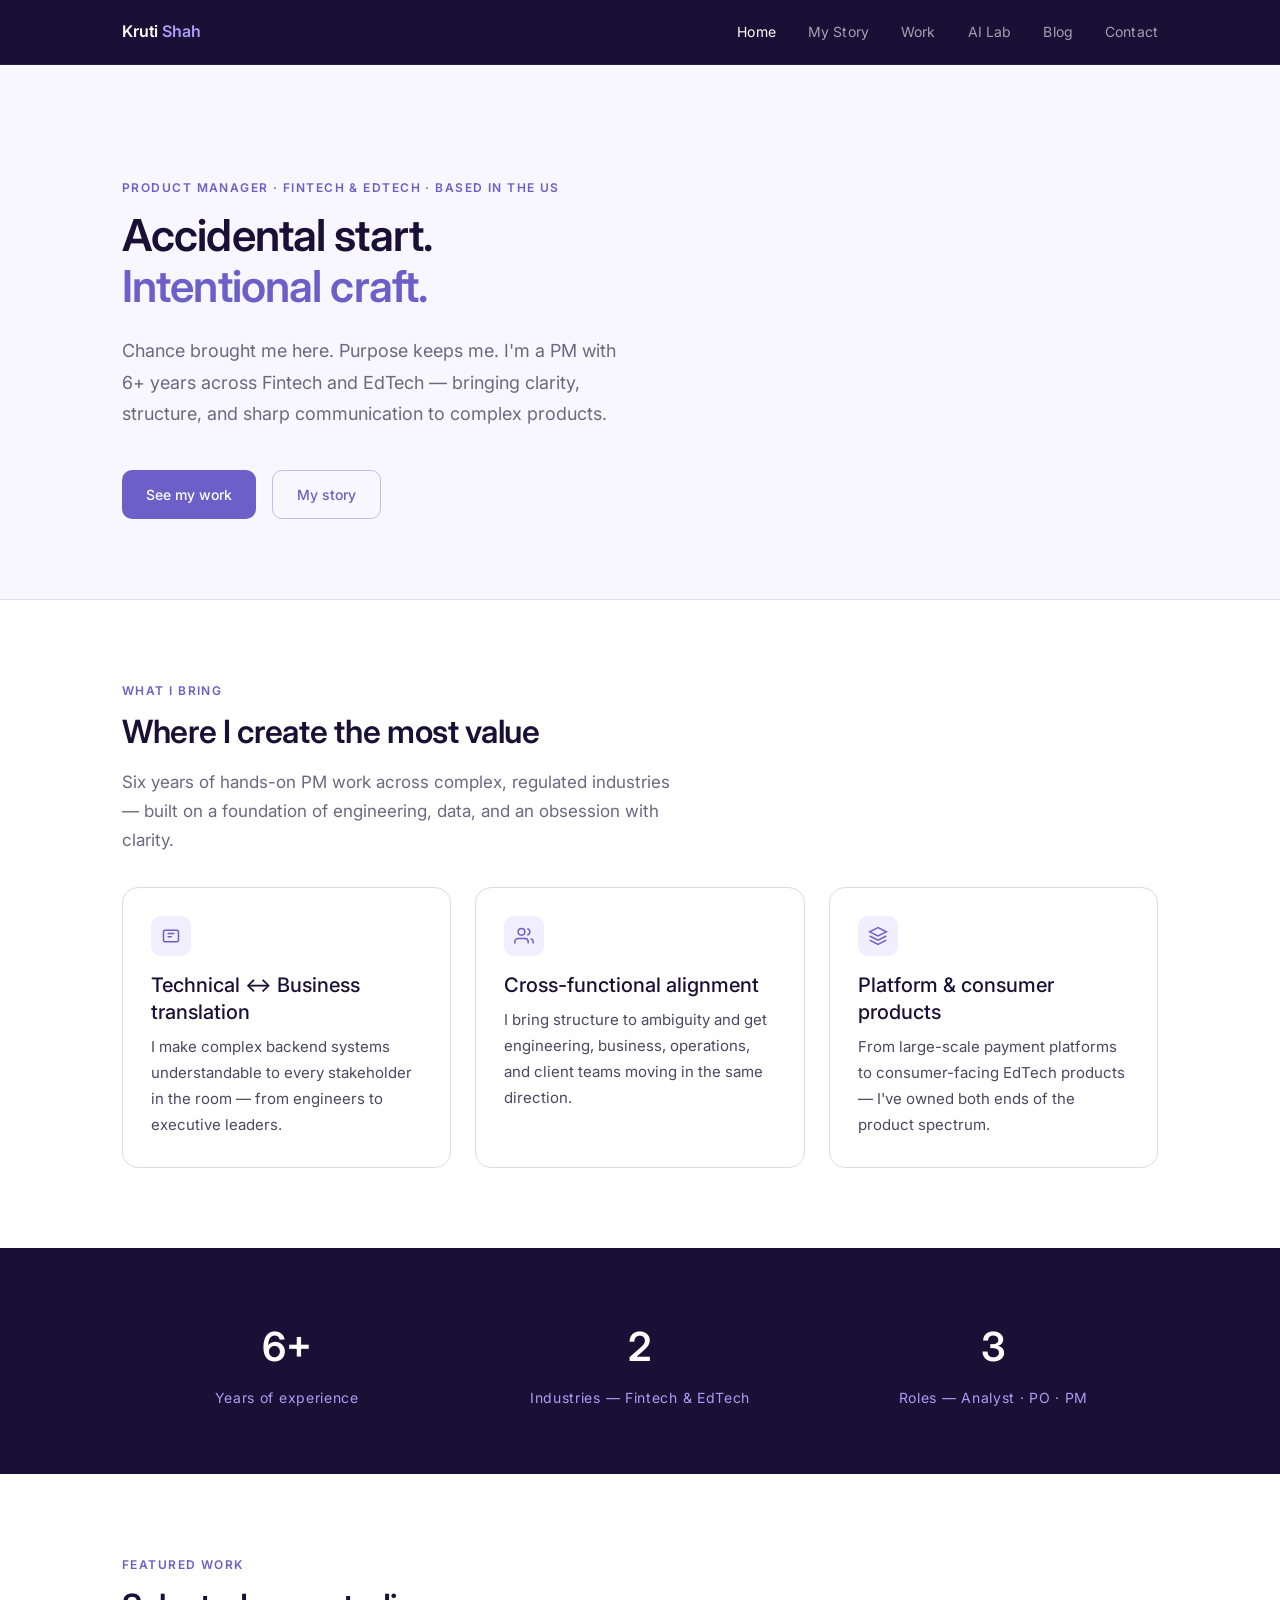
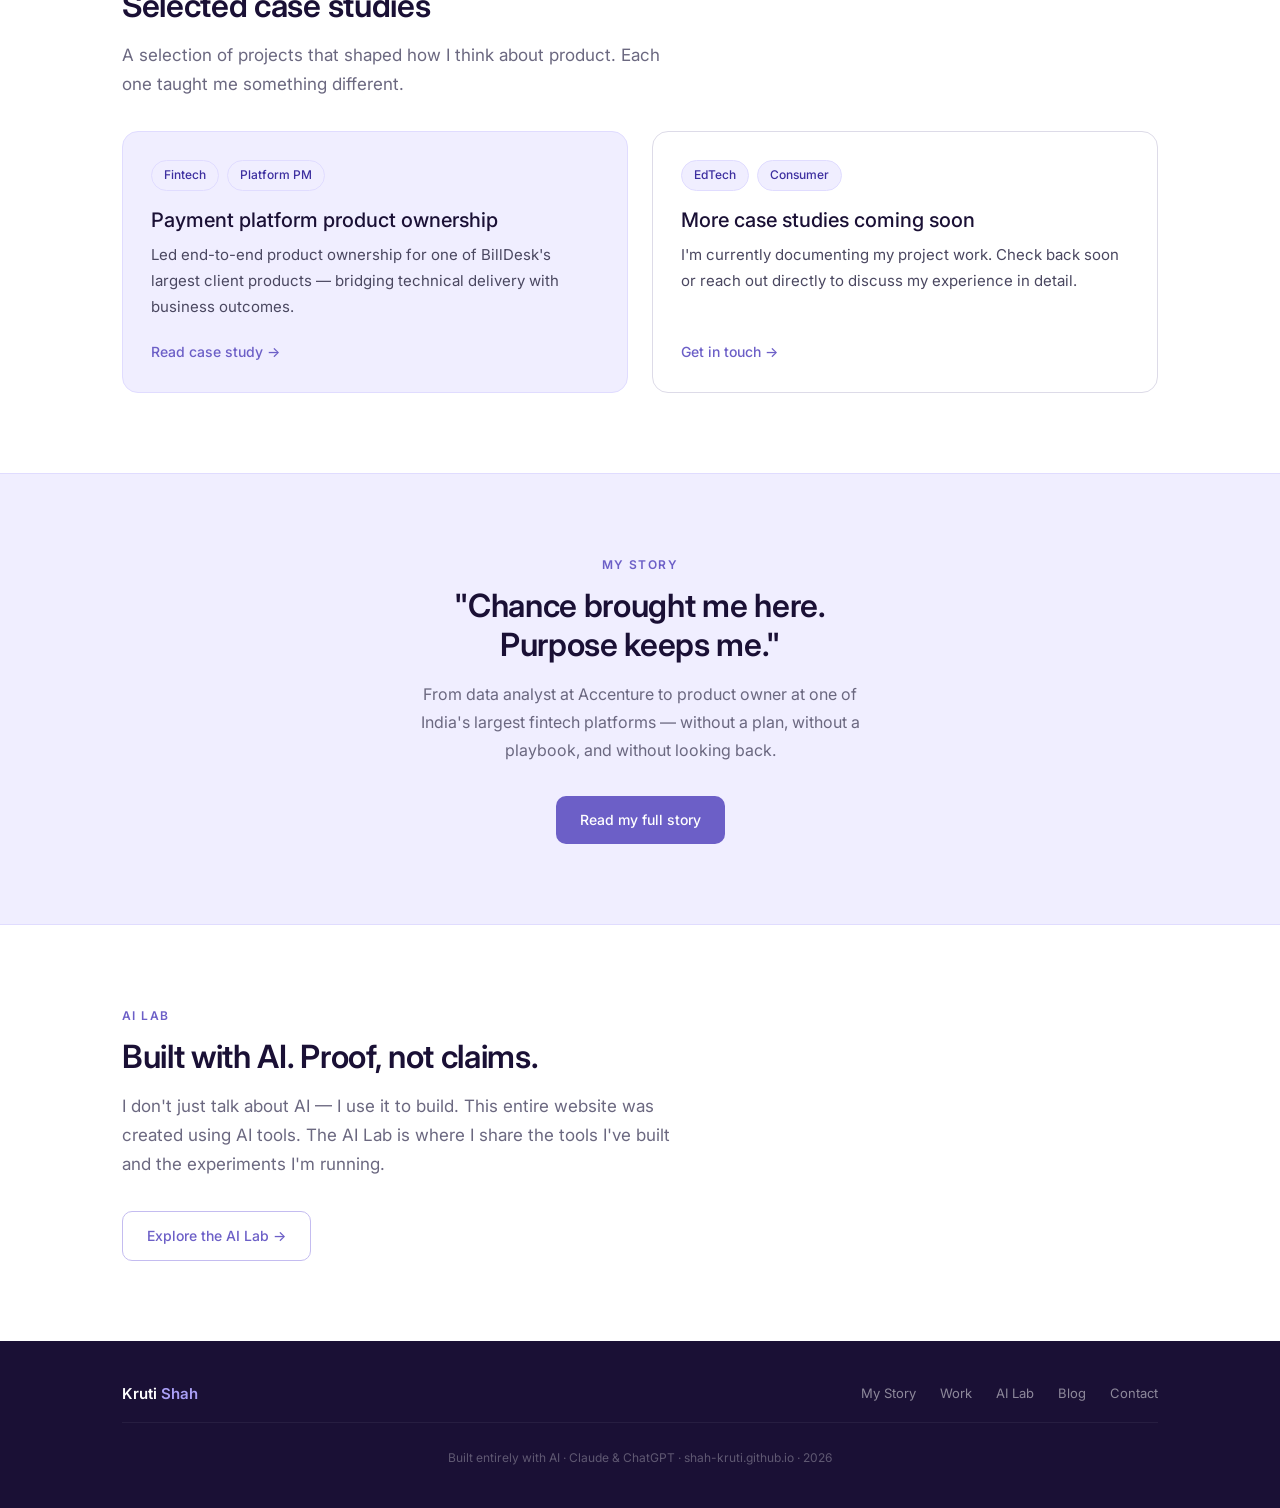
==== index.html @ d64b5474 "Initial commit" ====
<!DOCTYPE html>
<html lang="en">
<head>
  <meta charset="UTF-8" />
  <meta name="viewport" content="width=device-width, initial-scale=1.0" />
  <title>Kruti Shah · Product Manager</title>
  <meta name="description" content="Kruti Shah — Product Manager with 6+ years across Fintech and EdTech. Accidental start. Intentional craft." />
  <link rel="stylesheet" href="style.css" />
  <link rel="preconnect" href="https://fonts.googleapis.com" />
  <link href="https://fonts.googleapis.com/css2?family=Inter:wght@400;500;600&display=swap" rel="stylesheet" />
</head>
<body>

  <!-- Navigation -->
  <nav>
    <div class="nav-inner">
      <a href="index.html" class="nav-logo">Kruti <span>Shah</span></a>
      <ul class="nav-links">
        <li><a href="index.html" class="active">Home</a></li>
        <li><a href="about.html">My Story</a></li>
        <li><a href="portfolio.html">Work</a></li>
        <li><a href="ailab.html">AI Lab</a></li>
        <li><a href="blog.html">Blog</a></li>
        <li><a href="contact.html">Contact</a></li>
      </ul>
    </div>
  </nav>

  <!-- Hero -->
  <section style="background: var(--purple-25); border-bottom: 1px solid var(--purple-100); padding: 7rem 0 5rem;">
    <div class="container">
      <p class="section-label">Product Manager · Fintech & EdTech · Based in the US</p>
      <h1 style="max-width: 700px; margin-bottom: 1.5rem;">
        Accidental start.<br>
        <span style="color: var(--purple-600);">Intentional craft.</span>
      </h1>
      <p style="font-size: 1.125rem; color: var(--gray-500); max-width: 520px; margin-bottom: 2.5rem; line-height: 1.75;">
        Chance brought me here. Purpose keeps me. I'm a PM with 6+ years across Fintech and EdTech — bringing clarity, structure, and sharp communication to complex products.
      </p>
      <div style="display: flex; gap: 1rem; flex-wrap: wrap;">
        <a href="portfolio.html" class="btn btn-primary">See my work</a>
        <a href="about.html" class="btn btn-outline">My story</a>
      </div>
    </div>
  </section>

  <!-- What I bring -->
  <section>
    <div class="container">
      <p class="section-label">What I bring</p>
      <h2 class="section-title">Where I create the most value</h2>
      <p class="section-sub mb-4">Six years of hands-on PM work across complex, regulated industries — built on a foundation of engineering, data, and an obsession with clarity.</p>

      <div class="grid-3">
        <div class="card">
          <div style="width:40px;height:40px;border-radius:10px;background:var(--purple-50);display:flex;align-items:center;justify-content:center;margin-bottom:1rem;">
            <svg width="20" height="20" fill="none" stroke="var(--purple-600)" stroke-width="1.8" viewBox="0 0 24 24"><path d="M8 9h8M8 13h5M5 5h14a2 2 0 012 2v10a2 2 0 01-2 2H5a2 2 0 01-2-2V7a2 2 0 012-2z"/></svg>
          </div>
          <h3 style="margin-bottom:0.5rem;">Technical ↔ Business translation</h3>
          <p style="font-size:0.9375rem;">I make complex backend systems understandable to every stakeholder in the room — from engineers to executive leaders.</p>
        </div>

        <div class="card">
          <div style="width:40px;height:40px;border-radius:10px;background:var(--purple-50);display:flex;align-items:center;justify-content:center;margin-bottom:1rem;">
            <svg width="20" height="20" fill="none" stroke="var(--purple-600)" stroke-width="1.8" viewBox="0 0 24 24"><path d="M17 21v-2a4 4 0 00-4-4H5a4 4 0 00-4 4v2"/><circle cx="9" cy="7" r="4"/><path d="M23 21v-2a4 4 0 00-3-3.87M16 3.13a4 4 0 010 7.75"/></svg>
          </div>
          <h3 style="margin-bottom:0.5rem;">Cross-functional alignment</h3>
          <p style="font-size:0.9375rem;">I bring structure to ambiguity and get engineering, business, operations, and client teams moving in the same direction.</p>
        </div>

        <div class="card">
          <div style="width:40px;height:40px;border-radius:10px;background:var(--purple-50);display:flex;align-items:center;justify-content:center;margin-bottom:1rem;">
            <svg width="20" height="20" fill="none" stroke="var(--purple-600)" stroke-width="1.8" viewBox="0 0 24 24"><path d="M12 2L2 7l10 5 10-5-10-5zM2 17l10 5 10-5M2 12l10 5 10-5"/></svg>
          </div>
          <h3 style="margin-bottom:0.5rem;">Platform & consumer products</h3>
          <p style="font-size:0.9375rem;">From large-scale payment platforms to consumer-facing EdTech products — I've owned both ends of the product spectrum.</p>
        </div>
      </div>
    </div>
  </section>

  <!-- Stats -->
  <section style="background:var(--purple-900); padding: 4rem 0;">
    <div class="container">
      <div class="grid-3" style="text-align:center;">
        <div>
          <p style="font-size:2.5rem;font-weight:600;color:#ffffff;margin-bottom:0.25rem;">6+</p>
          <p style="font-size:0.875rem;color:var(--purple-400);letter-spacing:0.05em;">Years of experience</p>
        </div>
        <div>
          <p style="font-size:2.5rem;font-weight:600;color:#ffffff;margin-bottom:0.25rem;">2</p>
          <p style="font-size:0.875rem;color:var(--purple-400);letter-spacing:0.05em;">Industries — Fintech & EdTech</p>
        </div>
        <div>
          <p style="font-size:2.5rem;font-weight:600;color:#ffffff;margin-bottom:0.25rem;">3</p>
          <p style="font-size:0.875rem;color:var(--purple-400);letter-spacing:0.05em;">Roles — Analyst · PO · PM</p>
        </div>
      </div>
    </div>
  </section>

  <!-- Featured Work -->
  <section>
    <div class="container">
      <p class="section-label">Featured work</p>
      <h2 class="section-title">Selected case studies</h2>
      <p class="section-sub mb-4">A selection of projects that shaped how I think about product. Each one taught me something different.</p>

      <div class="grid-2">
        <div class="card card-accent" style="display:flex;flex-direction:column;justify-content:space-between;min-height:220px;">
          <div>
            <div style="display:flex;gap:8px;flex-wrap:wrap;margin-bottom:1rem;">
              <span class="tag">Fintech</span>
              <span class="tag">Platform PM</span>
            </div>
            <h3 style="margin-bottom:0.5rem;">Payment platform product ownership</h3>
            <p style="font-size:0.9375rem;">Led end-to-end product ownership for one of BillDesk's largest client products — bridging technical delivery with business outcomes.</p>
          </div>
          <a href="portfolio.html" style="font-size:0.875rem;font-weight:500;color:var(--purple-600);margin-top:1.25rem;display:inline-flex;align-items:center;gap:4px;">Read case study →</a>
        </div>

        <div class="card" style="display:flex;flex-direction:column;justify-content:space-between;min-height:220px;">
          <div>
            <div style="display:flex;gap:8px;flex-wrap:wrap;margin-bottom:1rem;">
              <span class="tag">EdTech</span>
              <span class="tag">Consumer</span>
            </div>
            <h3 style="margin-bottom:0.5rem;">More case studies coming soon</h3>
            <p style="font-size:0.9375rem;">I'm currently documenting my project work. Check back soon or reach out directly to discuss my experience in detail.</p>
          </div>
          <a href="contact.html" style="font-size:0.875rem;font-weight:500;color:var(--purple-600);margin-top:1.25rem;display:inline-flex;align-items:center;gap:4px;">Get in touch →</a>
        </div>
      </div>
    </div>
  </section>

  <!-- Tagline CTA -->
  <section style="background:var(--purple-50);border-top:1px solid var(--purple-100);border-bottom:1px solid var(--purple-100);">
    <div class="container text-center">
      <p class="section-label">My story</p>
      <h2 style="font-size:2rem;margin-bottom:1rem;color:var(--purple-900);">"Chance brought me here.<br>Purpose keeps me."</h2>
      <p style="color:var(--gray-500);max-width:480px;margin:0 auto 2rem;">From data analyst at Accenture to product owner at one of India's largest fintech platforms — without a plan, without a playbook, and without looking back.</p>
      <a href="about.html" class="btn btn-primary">Read my full story</a>
    </div>
  </section>

  <!-- AI Lab teaser -->
  <section>
    <div class="container">
      <p class="section-label">AI Lab</p>
      <h2 class="section-title">Built with AI. Proof, not claims.</h2>
      <p class="section-sub mb-4">I don't just talk about AI — I use it to build. This entire website was created using AI tools. The AI Lab is where I share the tools I've built and the experiments I'm running.</p>
      <a href="ailab.html" class="btn btn-outline">Explore the AI Lab →</a>
    </div>
  </section>

  <!-- Footer -->
  <footer>
    <div class="footer-inner">
      <span class="footer-logo">Kruti <span>Shah</span></span>
      <ul class="footer-links">
        <li><a href="about.html">My Story</a></li>
        <li><a href="portfolio.html">Work</a></li>
        <li><a href="ailab.html">AI Lab</a></li>
        <li><a href="blog.html">Blog</a></li>
        <li><a href="contact.html">Contact</a></li>
      </ul>
    </div>
    <div class="footer-inner">
      <p class="footer-built">Built entirely with AI · Claude &amp; ChatGPT · shah-kruti.github.io · 2026</p>
    </div>
  </footer>

</body>
</html>
---- style.css ----
/* ============================================
   THE ACCIDENTAL PM — shah-kruti.github.io
   Shared Stylesheet
   ============================================ */

/* --- Reset & Base --- */
*, *::before, *::after { box-sizing: border-box; margin: 0; padding: 0; }

html { scroll-behavior: smooth; }

body {
  font-family: 'Inter', -apple-system, BlinkMacSystemFont, 'Segoe UI', sans-serif;
  background: #ffffff;
  color: #1a1035;
  font-size: 16px;
  line-height: 1.7;
  -webkit-font-smoothing: antialiased;
}

/* --- Typography Scale --- */
h1 { font-size: 2.75rem; font-weight: 600; line-height: 1.15; letter-spacing: -0.02em; }
h2 { font-size: 2rem;    font-weight: 600; line-height: 1.2;  letter-spacing: -0.01em; }
h3 { font-size: 1.25rem; font-weight: 500; line-height: 1.35; }
h4 { font-size: 1rem;    font-weight: 500; line-height: 1.4;  }
p  { color: #4a4760; line-height: 1.75; }

a { color: inherit; text-decoration: none; }

/* --- Color Tokens --- */
:root {
  --purple-900: #1a1035;
  --purple-700: #3d2fa0;
  --purple-600: #6c5fc7;
  --purple-400: #a99ef5;
  --purple-200: #c4bcf0;
  --purple-100: #e0dcff;
  --purple-50:  #f0eeff;
  --purple-25:  #f8f7ff;

  --gray-700: #4a4760;
  --gray-500: #6b6880;
  --gray-400: #9896a8;
  --gray-200: #dddbe8;
  --gray-100: #f1f0f5;
  --gray-50:  #f8f8fb;

  --white: #ffffff;
  --nav-bg: #1a1035;

  --radius-sm: 6px;
  --radius-md: 10px;
  --radius-lg: 16px;
  --radius-xl: 24px;

  --shadow-sm: 0 1px 3px rgba(26,16,53,0.08);
  --shadow-md: 0 4px 16px rgba(26,16,53,0.10);
}

/* --- Container --- */
.container {
  max-width: 1100px;
  margin: 0 auto;
  padding: 0 2rem;
}

/* --- Navigation --- */
nav {
  background: var(--nav-bg);
  position: sticky;
  top: 0;
  z-index: 100;
  border-bottom: 1px solid rgba(255,255,255,0.06);
}

.nav-inner {
  max-width: 1100px;
  margin: 0 auto;
  padding: 0 2rem;
  height: 64px;
  display: flex;
  align-items: center;
  justify-content: space-between;
}

.nav-logo {
  font-size: 1rem;
  font-weight: 600;
  color: #ffffff;
  letter-spacing: -0.01em;
}

.nav-logo span { color: var(--purple-400); }

.nav-links {
  display: flex;
  gap: 2rem;
  list-style: none;
}

.nav-links a {
  font-size: 0.875rem;
  color: rgba(255,255,255,0.6);
  font-weight: 400;
  transition: color 0.2s;
  letter-spacing: 0.01em;
}

.nav-links a:hover,
.nav-links a.active { color: #ffffff; }

/* --- Buttons --- */
.btn {
  display: inline-flex;
  align-items: center;
  gap: 8px;
  padding: 0.75rem 1.5rem;
  border-radius: var(--radius-md);
  font-size: 0.875rem;
  font-weight: 500;
  cursor: pointer;
  transition: all 0.2s;
  border: none;
  text-decoration: none;
}

.btn-primary {
  background: var(--purple-600);
  color: #ffffff;
}
.btn-primary:hover { background: var(--purple-700); }

.btn-outline {
  background: transparent;
  color: var(--purple-600);
  border: 1.5px solid var(--purple-200);
}
.btn-outline:hover {
  background: var(--purple-50);
  border-color: var(--purple-400);
}

.btn-white {
  background: #ffffff;
  color: var(--purple-700);
}
.btn-white:hover { background: var(--purple-50); }

/* --- Section Spacing --- */
section { padding: 5rem 0; }

.section-label {
  font-size: 0.75rem;
  font-weight: 600;
  letter-spacing: 0.12em;
  text-transform: uppercase;
  color: var(--purple-600);
  margin-bottom: 0.75rem;
}

.section-title {
  font-size: 2rem;
  font-weight: 600;
  color: var(--purple-900);
  margin-bottom: 1rem;
  letter-spacing: -0.01em;
}

.section-sub {
  font-size: 1.0625rem;
  color: var(--gray-500);
  max-width: 560px;
  line-height: 1.7;
}

/* --- Cards --- */
.card {
  background: var(--white);
  border: 1px solid var(--gray-200);
  border-radius: var(--radius-lg);
  padding: 1.75rem;
  transition: box-shadow 0.2s, border-color 0.2s;
}

.card:hover {
  box-shadow: var(--shadow-md);
  border-color: var(--purple-200);
}

.card-accent {
  background: var(--purple-50);
  border-color: var(--purple-100);
}

/* --- Tags / Pills --- */
.tag {
  display: inline-block;
  font-size: 0.75rem;
  font-weight: 500;
  padding: 4px 12px;
  border-radius: 999px;
  background: var(--purple-50);
  color: var(--purple-700);
  border: 1px solid var(--purple-100);
}

.tag-gray {
  background: var(--gray-100);
  color: var(--gray-500);
  border-color: var(--gray-200);
}

/* --- Divider --- */
.divider {
  border: none;
  border-top: 1px solid var(--gray-200);
  margin: 3rem 0;
}

/* --- Page Hero (inner pages) --- */
.page-hero {
  background: var(--purple-25);
  border-bottom: 1px solid var(--purple-100);
  padding: 4rem 0 3rem;
}

.page-hero .section-title { font-size: 2.5rem; }

/* --- Footer --- */
footer {
  background: var(--nav-bg);
  color: rgba(255,255,255,0.5);
  padding: 2.5rem 0;
  font-size: 0.875rem;
}

.footer-inner {
  max-width: 1100px;
  margin: 0 auto;
  padding: 0 2rem;
  display: flex;
  align-items: center;
  justify-content: space-between;
  flex-wrap: wrap;
  gap: 1rem;
}

.footer-logo {
  font-size: 0.9375rem;
  font-weight: 600;
  color: #ffffff;
}

.footer-logo span { color: var(--purple-400); }

.footer-links {
  display: flex;
  gap: 1.5rem;
  list-style: none;
}

.footer-links a {
  color: rgba(255,255,255,0.5);
  font-size: 0.8125rem;
  transition: color 0.2s;
}

.footer-links a:hover { color: #ffffff; }

.footer-built {
  font-size: 0.75rem;
  color: rgba(255,255,255,0.3);
  width: 100%;
  text-align: center;
  padding-top: 1.5rem;
  border-top: 1px solid rgba(255,255,255,0.06);
  margin-top: 1rem;
}

/* --- Utility --- */
.text-purple { color: var(--purple-600); }
.text-muted  { color: var(--gray-400); }
.text-center { text-align: center; }
.mt-1 { margin-top: 0.5rem; }
.mt-2 { margin-top: 1rem; }
.mt-3 { margin-top: 1.5rem; }
.mt-4 { margin-top: 2rem; }
.mb-1 { margin-bottom: 0.5rem; }
.mb-2 { margin-bottom: 1rem; }
.mb-3 { margin-bottom: 1.5rem; }
.mb-4 { margin-bottom: 2rem; }

/* --- Grid Helpers --- */
.grid-2 { display: grid; grid-template-columns: repeat(2, minmax(0,1fr)); gap: 1.5rem; }
.grid-3 { display: grid; grid-template-columns: repeat(3, minmax(0,1fr)); gap: 1.5rem; }

@media (max-width: 768px) {
  h1 { font-size: 2rem; }
  h2 { font-size: 1.5rem; }
  .grid-2, .grid-3 { grid-template-columns: 1fr; }
  .nav-links { display: none; }
  .footer-inner { flex-direction: column; text-align: center; }
}
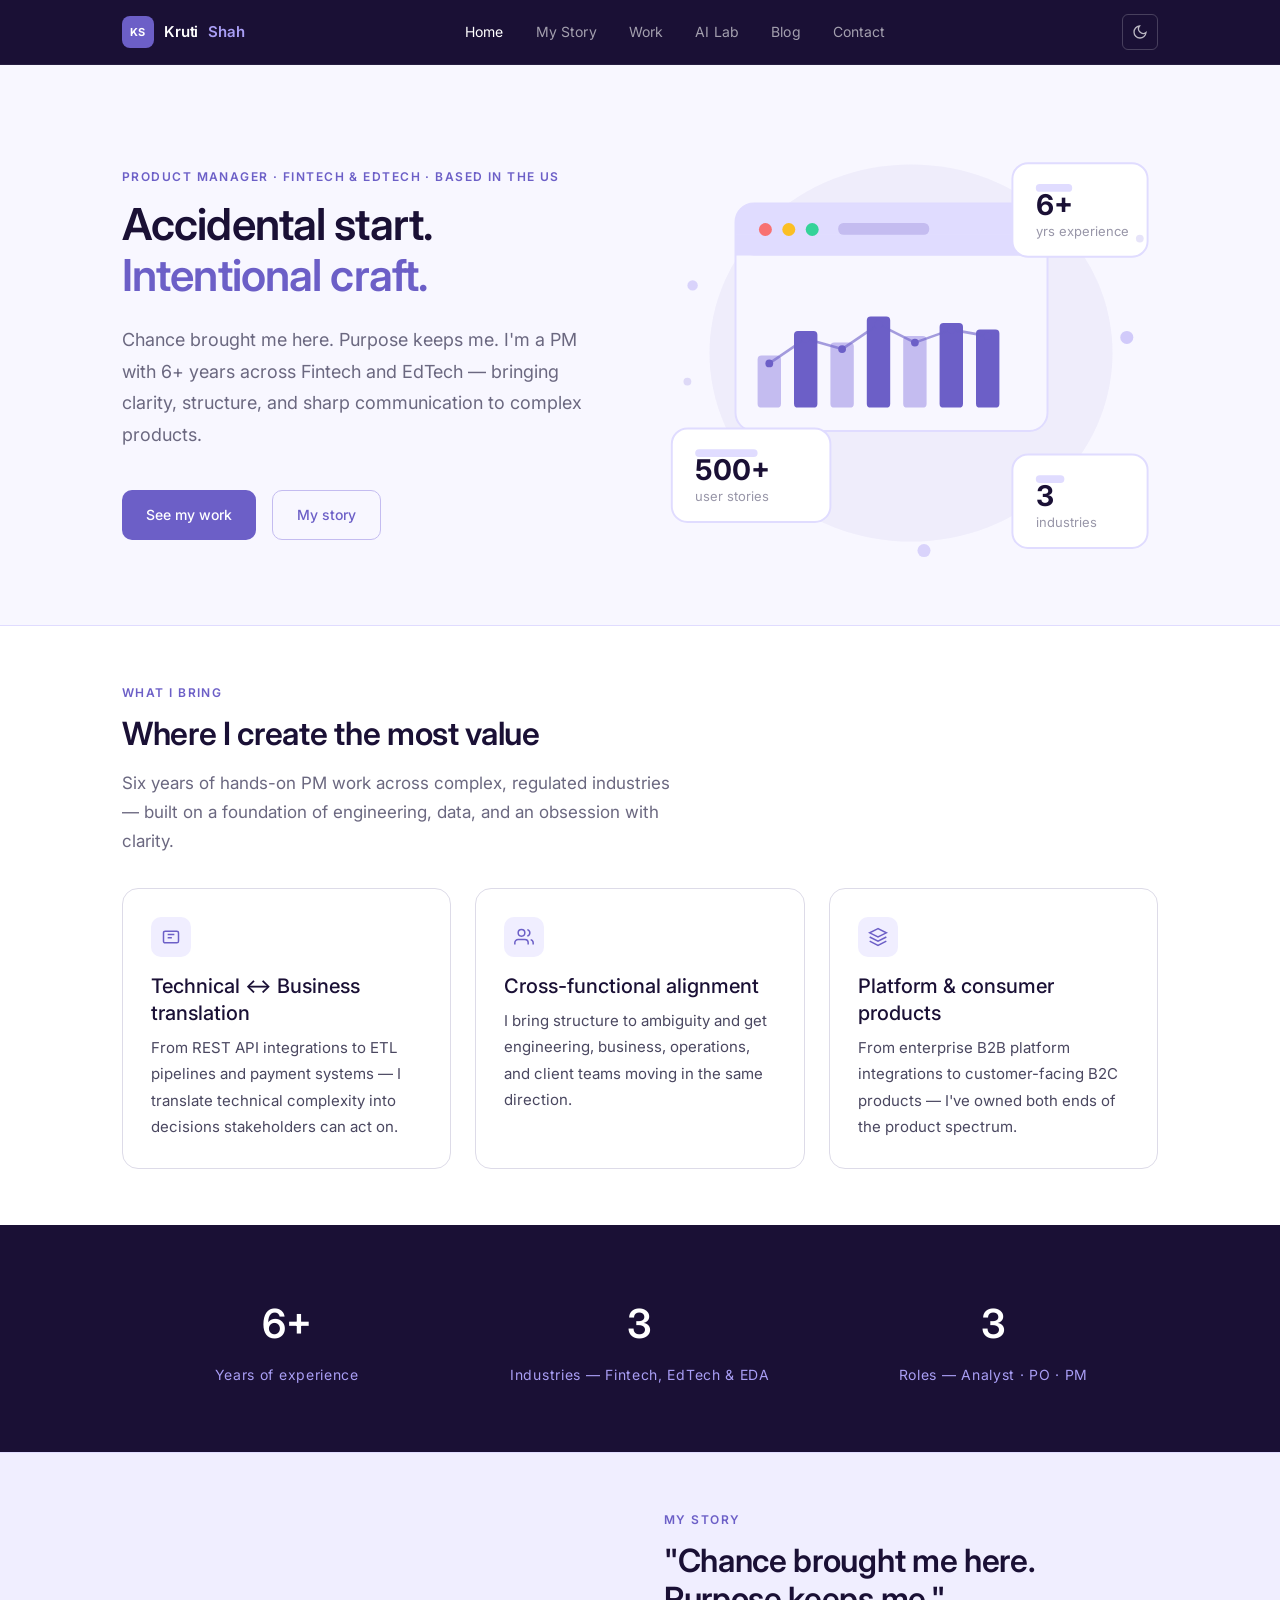
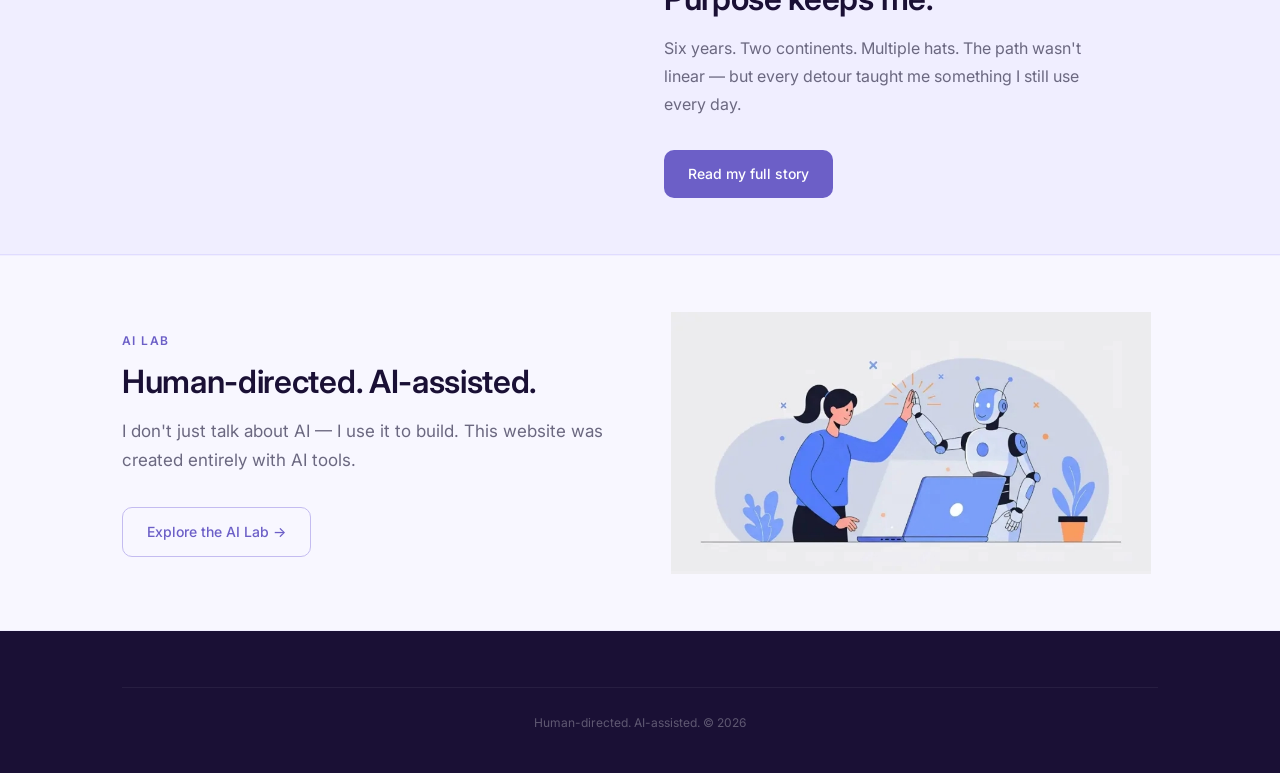
==== commit 55897db8: "Overhaul all pages: redesign, content refresh, and media updates - portfolio.html: replace case stud" ====
--- a/index.html
+++ b/index.html
@@ -8,13 +8,14 @@
   <link rel="stylesheet" href="style.css" />
   <link rel="preconnect" href="https://fonts.googleapis.com" />
   <link href="https://fonts.googleapis.com/css2?family=Inter:wght@400;500;600&display=swap" rel="stylesheet" />
+  <script>(function(){var t=localStorage.getItem('theme')||(window.matchMedia('(prefers-color-scheme: dark)').matches?'dark':'light');document.documentElement.setAttribute('data-theme',t);})();</script>
 </head>
 <body>
 
   <!-- Navigation -->
   <nav>
     <div class="nav-inner">
-      <a href="index.html" class="nav-logo">Kruti <span>Shah</span></a>
+      <a href="index.html" class="nav-logo"><span class="logo-mark">KS</span>Kruti <span class="logo-last">Shah</span></a>
       <ul class="nav-links">
         <li><a href="index.html" class="active">Home</a></li>
         <li><a href="about.html">My Story</a></li>
@@ -23,23 +24,104 @@
         <li><a href="blog.html">Blog</a></li>
         <li><a href="contact.html">Contact</a></li>
       </ul>
+      <button id="theme-toggle" aria-label="Toggle dark mode">
+        <svg class="icon-moon" width="16" height="16" fill="none" stroke="currentColor" stroke-width="2" viewBox="0 0 24 24"><path d="M21 12.79A9 9 0 1111.21 3 7 7 0 0021 12.79z"/></svg>
+        <svg class="icon-sun" width="16" height="16" fill="none" stroke="currentColor" stroke-width="2" viewBox="0 0 24 24"><circle cx="12" cy="12" r="5"/><path d="M12 1v2M12 21v2M4.22 4.22l1.42 1.42M18.36 18.36l1.42 1.42M1 12h2M21 12h2M4.22 19.78l1.42-1.42M18.36 5.64l1.42-1.42"/></svg>
+      </button>
     </div>
   </nav>
 
   <!-- Hero -->
-  <section style="background: var(--purple-25); border-bottom: 1px solid var(--purple-100); padding: 7rem 0 5rem;">
-    <div class="container">
-      <p class="section-label">Product Manager · Fintech & EdTech · Based in the US</p>
-      <h1 style="max-width: 700px; margin-bottom: 1.5rem;">
-        Accidental start.<br>
-        <span style="color: var(--purple-600);">Intentional craft.</span>
-      </h1>
-      <p style="font-size: 1.125rem; color: var(--gray-500); max-width: 520px; margin-bottom: 2.5rem; line-height: 1.75;">
-        Chance brought me here. Purpose keeps me. I'm a PM with 6+ years across Fintech and EdTech — bringing clarity, structure, and sharp communication to complex products.
-      </p>
-      <div style="display: flex; gap: 1rem; flex-wrap: wrap;">
-        <a href="portfolio.html" class="btn btn-primary">See my work</a>
-        <a href="about.html" class="btn btn-outline">My story</a>
+  <section style="background: var(--purple-25); border-bottom: 1px solid var(--purple-100); padding: 5rem 0 4rem;">
+    <div class="container">
+      <div class="hero-grid">
+
+        <!-- Left: text -->
+        <div>
+          <p class="section-label">Product Manager · Fintech & EdTech · Based in the US</p>
+          <h1 style="margin-bottom: 1.5rem;">
+            Accidental start.<br>
+            <span style="color: var(--purple-600);">Intentional craft.</span>
+          </h1>
+          <p style="font-size: 1.125rem; color: var(--gray-500); max-width: 480px; margin-bottom: 2.5rem; line-height: 1.75;">
+            Chance brought me here. Purpose keeps me. I'm a PM with 6+ years across Fintech and EdTech — bringing clarity, structure, and sharp communication to complex products.
+          </p>
+          <div style="display: flex; gap: 1rem; flex-wrap: wrap;">
+            <a href="portfolio.html" class="btn btn-primary">See my work</a>
+            <a href="about.html" class="btn btn-outline">My story</a>
+          </div>
+        </div>
+
+        <!-- Right: illustration -->
+        <div class="hero-illus-wrap" style="display:flex;justify-content:center;align-items:center;">
+          <svg width="100%" viewBox="0 0 380 320" fill="none" xmlns="http://www.w3.org/2000/svg">
+            <!-- Background blob -->
+            <ellipse cx="190" cy="160" rx="155" ry="145" fill="#6c5fc7" fill-opacity="0.07"/>
+
+            <!-- Main dashboard card -->
+            <rect x="55" y="45" width="240" height="175" rx="14" fill="#f8f7ff" stroke="#e0dcff" stroke-width="1.5"/>
+            <!-- Header bar -->
+            <rect x="55" y="45" width="240" height="40" rx="14" fill="#e0dcff"/>
+            <rect x="55" y="69" width="240" height="16" fill="#e0dcff"/>
+            <!-- Traffic light dots -->
+            <circle cx="78" cy="65" r="5" fill="#f87171"/>
+            <circle cx="96" cy="65" r="5" fill="#fbbf24"/>
+            <circle cx="114" cy="65" r="5" fill="#34d399"/>
+            <!-- Title placeholder bar -->
+            <rect x="134" y="60" width="70" height="9" rx="4" fill="#c4bcf0"/>
+
+            <!-- Bar chart bars -->
+            <rect x="72"  y="162" width="18" height="40" rx="3" fill="#c4bcf0"/>
+            <rect x="100" y="143" width="18" height="59" rx="3" fill="#6c5fc7"/>
+            <rect x="128" y="152" width="18" height="50" rx="3" fill="#c4bcf0"/>
+            <rect x="156" y="132" width="18" height="70" rx="3" fill="#6c5fc7"/>
+            <rect x="184" y="147" width="18" height="55" rx="3" fill="#c4bcf0"/>
+            <rect x="212" y="137" width="18" height="65" rx="3" fill="#6c5fc7"/>
+            <rect x="240" y="142" width="18" height="60" rx="3" fill="#6c5fc7"/>
+
+            <!-- Trend line -->
+            <polyline points="81,168 109,149 137,157 165,138 193,152 221,142 249,147" stroke="#6c5fc7" stroke-width="2" stroke-linecap="round" stroke-linejoin="round" fill="none" opacity="0.6"/>
+            <circle cx="81"  cy="168" r="3" fill="#6c5fc7"/>
+            <circle cx="109" cy="149" r="3" fill="#6c5fc7"/>
+            <circle cx="137" cy="157" r="3" fill="#6c5fc7"/>
+            <circle cx="165" cy="138" r="3" fill="#6c5fc7"/>
+            <circle cx="193" cy="152" r="3" fill="#6c5fc7"/>
+            <circle cx="221" cy="142" r="3" fill="#6c5fc7"/>
+            <circle cx="249" cy="147" r="3" fill="#6c5fc7"/>
+
+            <!-- Floating stat card 1 — top right -->
+            <g class="svg-float-1">
+              <rect x="268" y="14" width="104" height="72" rx="12" fill="#ffffff" stroke="#e0dcff" stroke-width="1.5"/>
+              <rect x="286" y="30" width="28" height="6" rx="3" fill="#e0dcff"/>
+              <text x="286" y="54" font-family="Inter,-apple-system,sans-serif" font-size="22" font-weight="700" fill="#1a1035">6+</text>
+              <text x="286" y="70" font-family="Inter,-apple-system,sans-serif" font-size="10" fill="#9896a8">yrs experience</text>
+            </g>
+
+            <!-- Floating stat card 2 — bottom left -->
+            <g class="svg-float-2">
+              <rect x="6" y="218" width="122" height="72" rx="12" fill="#ffffff" stroke="#e0dcff" stroke-width="1.5"/>
+              <rect x="24" y="234" width="48" height="6" rx="3" fill="#e0dcff"/>
+              <text x="24" y="258" font-family="Inter,-apple-system,sans-serif" font-size="22" font-weight="700" fill="#1a1035">500+</text>
+              <text x="24" y="274" font-family="Inter,-apple-system,sans-serif" font-size="10" fill="#9896a8">user stories</text>
+            </g>
+
+            <!-- Floating stat card 3 — bottom right -->
+            <g class="svg-float-3">
+              <rect x="268" y="238" width="104" height="72" rx="12" fill="#ffffff" stroke="#e0dcff" stroke-width="1.5"/>
+              <rect x="286" y="254" width="22" height="6" rx="3" fill="#e0dcff"/>
+              <text x="286" y="278" font-family="Inter,-apple-system,sans-serif" font-size="22" font-weight="700" fill="#1a1035">3</text>
+              <text x="286" y="294" font-family="Inter,-apple-system,sans-serif" font-size="10" fill="#9896a8">industries</text>
+            </g>
+
+            <!-- Decorative dots -->
+            <circle cx="356" cy="148" r="5" fill="#a99ef5" opacity="0.5"/>
+            <circle cx="22"  cy="108" r="4" fill="#a99ef5" opacity="0.4"/>
+            <circle cx="200" cy="312" r="5" fill="#a99ef5" opacity="0.4"/>
+            <circle cx="18"  cy="182" r="3" fill="#c4bcf0" opacity="0.5"/>
+            <circle cx="366" cy="72"  r="3" fill="#c4bcf0" opacity="0.4"/>
+          </svg>
+        </div>
+
       </div>
     </div>
   </section>
@@ -57,7 +139,7 @@
             <svg width="20" height="20" fill="none" stroke="var(--purple-600)" stroke-width="1.8" viewBox="0 0 24 24"><path d="M8 9h8M8 13h5M5 5h14a2 2 0 012 2v10a2 2 0 01-2 2H5a2 2 0 01-2-2V7a2 2 0 012-2z"/></svg>
           </div>
           <h3 style="margin-bottom:0.5rem;">Technical ↔ Business translation</h3>
-          <p style="font-size:0.9375rem;">I make complex backend systems understandable to every stakeholder in the room — from engineers to executive leaders.</p>
+          <p style="font-size:0.9375rem;">From REST API integrations to ETL pipelines and payment systems — I translate technical complexity into decisions stakeholders can act on.</p>
         </div>
 
         <div class="card">
@@ -73,7 +155,7 @@
             <svg width="20" height="20" fill="none" stroke="var(--purple-600)" stroke-width="1.8" viewBox="0 0 24 24"><path d="M12 2L2 7l10 5 10-5-10-5zM2 17l10 5 10-5M2 12l10 5 10-5"/></svg>
           </div>
           <h3 style="margin-bottom:0.5rem;">Platform & consumer products</h3>
-          <p style="font-size:0.9375rem;">From large-scale payment platforms to consumer-facing EdTech products — I've owned both ends of the product spectrum.</p>
+          <p style="font-size:0.9375rem;">From enterprise B2B platform integrations to customer-facing B2C products — I've owned both ends of the product spectrum.</p>
         </div>
       </div>
     </div>
@@ -88,8 +170,8 @@
           <p style="font-size:0.875rem;color:var(--purple-400);letter-spacing:0.05em;">Years of experience</p>
         </div>
         <div>
-          <p style="font-size:2.5rem;font-weight:600;color:#ffffff;margin-bottom:0.25rem;">2</p>
-          <p style="font-size:0.875rem;color:var(--purple-400);letter-spacing:0.05em;">Industries — Fintech & EdTech</p>
+          <p style="font-size:2.5rem;font-weight:600;color:#ffffff;margin-bottom:0.25rem;">3</p>
+          <p style="font-size:0.875rem;color:var(--purple-400);letter-spacing:0.05em;">Industries — Fintech, EdTech & EDA</p>
         </div>
         <div>
           <p style="font-size:2.5rem;font-weight:600;color:#ffffff;margin-bottom:0.25rem;">3</p>
@@ -99,77 +181,57 @@
     </div>
   </section>
 
-  <!-- Featured Work -->
-  <section>
-    <div class="container">
-      <p class="section-label">Featured work</p>
-      <h2 class="section-title">Selected case studies</h2>
-      <p class="section-sub mb-4">A selection of projects that shaped how I think about product. Each one taught me something different.</p>
-
-      <div class="grid-2">
-        <div class="card card-accent" style="display:flex;flex-direction:column;justify-content:space-between;min-height:220px;">
-          <div>
-            <div style="display:flex;gap:8px;flex-wrap:wrap;margin-bottom:1rem;">
-              <span class="tag">Fintech</span>
-              <span class="tag">Platform PM</span>
-            </div>
-            <h3 style="margin-bottom:0.5rem;">Payment platform product ownership</h3>
-            <p style="font-size:0.9375rem;">Led end-to-end product ownership for one of BillDesk's largest client products — bridging technical delivery with business outcomes.</p>
-          </div>
-          <a href="portfolio.html" style="font-size:0.875rem;font-weight:500;color:var(--purple-600);margin-top:1.25rem;display:inline-flex;align-items:center;gap:4px;">Read case study →</a>
-        </div>
-
-        <div class="card" style="display:flex;flex-direction:column;justify-content:space-between;min-height:220px;">
-          <div>
-            <div style="display:flex;gap:8px;flex-wrap:wrap;margin-bottom:1rem;">
-              <span class="tag">EdTech</span>
-              <span class="tag">Consumer</span>
-            </div>
-            <h3 style="margin-bottom:0.5rem;">More case studies coming soon</h3>
-            <p style="font-size:0.9375rem;">I'm currently documenting my project work. Check back soon or reach out directly to discuss my experience in detail.</p>
-          </div>
-          <a href="contact.html" style="font-size:0.875rem;font-weight:500;color:var(--purple-600);margin-top:1.25rem;display:inline-flex;align-items:center;gap:4px;">Get in touch →</a>
-        </div>
-      </div>
-    </div>
-  </section>
 
   <!-- Tagline CTA -->
   <section style="background:var(--purple-50);border-top:1px solid var(--purple-100);border-bottom:1px solid var(--purple-100);">
-    <div class="container text-center">
-      <p class="section-label">My story</p>
-      <h2 style="font-size:2rem;margin-bottom:1rem;color:var(--purple-900);">"Chance brought me here.<br>Purpose keeps me."</h2>
-      <p style="color:var(--gray-500);max-width:480px;margin:0 auto 2rem;">From data analyst at Accenture to product owner at one of India's largest fintech platforms — without a plan, without a playbook, and without looking back.</p>
-      <a href="about.html" class="btn btn-primary">Read my full story</a>
+    <div class="container">
+      <div class="hero-grid">
+        <div class="hero-illus-wrap" style="display:flex;justify-content:center;align-items:center;">
+          <video autoplay loop muted playsinline style="width:100%;max-width:460px;border-radius:12px;">
+            <source src="wfh-anim1.mp4" type="video/mp4">
+          </video>
+        </div>
+        <div>
+          <p class="section-label">My story</p>
+          <h2 style="font-size:2rem;margin-bottom:1rem;color:var(--purple-900);">"Chance brought me here.<br>Purpose keeps me."</h2>
+          <p style="color:var(--gray-500);max-width:440px;margin-bottom:2rem;">Six years. Two continents. Multiple hats. The path wasn't linear — but every detour taught me something I still use every day.</p>
+          <a href="about.html" class="btn btn-primary">Read my full story</a>
+        </div>
+      </div>
     </div>
   </section>
 
   <!-- AI Lab teaser -->
-  <section>
-    <div class="container">
-      <p class="section-label">AI Lab</p>
-      <h2 class="section-title">Built with AI. Proof, not claims.</h2>
-      <p class="section-sub mb-4">I don't just talk about AI — I use it to build. This entire website was created using AI tools. The AI Lab is where I share the tools I've built and the experiments I'm running.</p>
-      <a href="ailab.html" class="btn btn-outline">Explore the AI Lab →</a>
+  <section style="background:var(--purple-25);border-top:1px solid var(--purple-50);border-bottom:1px solid var(--purple-50);">
+    <div class="container">
+      <div class="hero-grid">
+        <div>
+          <p class="section-label">AI Lab</p>
+          <h2 class="section-title">Human-directed. AI-assisted.</h2>
+          <p class="section-sub mb-4">I don't just talk about AI — I use it to build. This website was created entirely with AI tools.</p>
+          <a href="ailab.html" class="btn btn-outline">Explore the AI Lab →</a>
+        </div>
+        <div class="hero-illus-wrap" style="display:flex;justify-content:center;align-items:center;">
+          <img src="human-ai.png" alt="Human and AI collaborating" style="width:100%;max-width:480px;" />
+        </div>
+      </div>
     </div>
   </section>
 
   <!-- Footer -->
   <footer>
     <div class="footer-inner">
-      <span class="footer-logo">Kruti <span>Shah</span></span>
-      <ul class="footer-links">
-        <li><a href="about.html">My Story</a></li>
-        <li><a href="portfolio.html">Work</a></li>
-        <li><a href="ailab.html">AI Lab</a></li>
-        <li><a href="blog.html">Blog</a></li>
-        <li><a href="contact.html">Contact</a></li>
-      </ul>
-    </div>
-    <div class="footer-inner">
-      <p class="footer-built">Built entirely with AI · Claude &amp; ChatGPT · shah-kruti.github.io · 2026</p>
+      <p class="footer-built">Human-directed. AI-assisted. &copy; 2026</p>
     </div>
   </footer>
 
+  <script>
+    document.getElementById('theme-toggle').addEventListener('click', function() {
+      var c = document.documentElement.getAttribute('data-theme');
+      var n = c === 'dark' ? 'light' : 'dark';
+      document.documentElement.setAttribute('data-theme', n);
+      localStorage.setItem('theme', n);
+    });
+  </script>
 </body>
 </html>
--- a/style.css
+++ b/style.css
@@ -83,13 +83,31 @@
 }
 
 .nav-logo {
-  font-size: 1rem;
+  display: inline-flex;
+  align-items: center;
+  gap: 0.625rem;
+  font-size: 0.9375rem;
   font-weight: 600;
   color: #ffffff;
   letter-spacing: -0.01em;
 }
 
-.nav-logo span { color: var(--purple-400); }
+.logo-mark {
+  display: inline-flex;
+  align-items: center;
+  justify-content: center;
+  width: 32px;
+  height: 32px;
+  background: var(--purple-600);
+  border-radius: 8px;
+  font-size: 0.6875rem;
+  font-weight: 700;
+  color: #ffffff;
+  letter-spacing: 0.06em;
+  flex-shrink: 0;
+}
+
+.logo-last { color: var(--purple-400); }
 
 .nav-links {
   display: flex;
@@ -146,7 +164,7 @@
 .btn-white:hover { background: var(--purple-50); }
 
 /* --- Section Spacing --- */
-section { padding: 5rem 0; }
+section { padding: 3.5rem 0; }
 
 .section-label {
   font-size: 0.75rem;
@@ -209,6 +227,16 @@
   border-color: var(--gray-200);
 }
 
+/* --- Section Rule (——·——) --- */
+.section-rule {
+  display: flex;
+  align-items: center;
+  gap: 5px;
+  margin: 0.5rem 0 1.75rem;
+}
+.section-rule .sr-line { height: 3px; width: 48px; background: var(--purple-600); border-radius: 2px; }
+.section-rule .sr-dot  { width: 7px; height: 7px; border-radius: 50%; background: var(--purple-600); flex-shrink: 0; }
+
 /* --- Divider --- */
 .divider {
   border: none;
@@ -220,7 +248,7 @@
 .page-hero {
   background: var(--purple-25);
   border-bottom: 1px solid var(--purple-100);
-  padding: 4rem 0 3rem;
+  padding: 3rem 0 2.5rem;
 }
 
 .page-hero .section-title { font-size: 2.5rem; }
@@ -300,3 +328,211 @@
   .nav-links { display: none; }
   .footer-inner { flex-direction: column; text-align: center; }
 }
+
+/* --- Hero 2-col layout --- */
+.hero-grid {
+  display: grid;
+  grid-template-columns: 1fr 1fr;
+  gap: 3rem;
+  align-items: center;
+}
+
+@keyframes svgFloat {
+  0%, 100% { transform: translateY(0); }
+  50%       { transform: translateY(-8px); }
+}
+
+.svg-float-1 { animation: svgFloat 5s ease-in-out infinite; }
+.svg-float-2 { animation: svgFloat 5s ease-in-out infinite 1.2s; }
+.svg-float-3 { animation: svgFloat 5s ease-in-out infinite 2.4s; }
+
+@media (max-width: 768px) {
+  .hero-grid { grid-template-columns: 1fr; }
+  .hero-illus-wrap { display: none; }
+}
+
+/* --- Story 2-col grid (road + text) --- */
+.story-grid {
+  display: grid;
+  grid-template-columns: 240px 1fr;
+  gap: 4rem;
+  align-items: start;
+}
+
+@media (max-width: 768px) {
+  .story-grid { grid-template-columns: 1fr; }
+  .story-grid .road-col { display: none; }
+}
+
+/* --- Career Timeline --- */
+.timeline {
+  position: relative;
+  padding-left: 2.5rem;
+}
+
+.timeline::before {
+  content: '';
+  position: absolute;
+  left: 0.5rem;
+  top: 6px;
+  bottom: 0;
+  width: 2px;
+  background: var(--purple-100);
+}
+
+.timeline-item {
+  position: relative;
+  padding-bottom: 2.25rem;
+}
+
+.timeline-item:last-child { padding-bottom: 0; }
+
+.timeline-item::before {
+  content: '';
+  position: absolute;
+  left: calc(-2.5rem + 1px);
+  top: 4px;
+  width: 14px;
+  height: 14px;
+  border-radius: 50%;
+  background: var(--purple-600);
+  border: 3px solid #ffffff;
+  box-shadow: 0 0 0 2px var(--purple-600);
+}
+
+.timeline-date {
+  font-size: 0.6875rem;
+  font-weight: 600;
+  color: var(--purple-600);
+  letter-spacing: 0.08em;
+  text-transform: uppercase;
+  margin-bottom: 0.3rem;
+}
+
+.timeline-title {
+  font-size: 0.9375rem;
+  font-weight: 600;
+  color: var(--gray-700);
+  margin-bottom: 0.2rem;
+  line-height: 1.4;
+}
+
+.timeline-org {
+  font-size: 0.875rem;
+  color: var(--gray-500);
+}
+
+/* ============================================
+   Dark Mode
+   ============================================ */
+
+body { transition: background-color 0.25s ease, color 0.25s ease; }
+
+[data-theme="dark"] {
+  /* Section / hero backgrounds — dark but slightly lifted */
+  --purple-25:  #171428;
+  --purple-50:  #1e1a40;
+  --purple-100: #2a2258;
+  --purple-200: #3a2e70;
+
+  /* Card surfaces */
+  --white:      #1c1933;
+
+  /* Gray-toned areas: light gray → dark gray-purple */
+  --gray-50:    #1a1733;
+  --gray-100:   #201d3a;
+  --gray-200:   #2e2b4e;
+  --gray-400:   #7875a0;
+  --gray-500:   #9e9bb8;
+  --gray-700:   #c8c5e0;
+
+  /* Nav/footer stay deepest */
+  --nav-bg:     #0d0a20;
+}
+
+/* Base */
+[data-theme="dark"] body         { background: #13102a; color: #e0dcff; }
+[data-theme="dark"] p            { color: #9e9bb8; }
+
+/* Headings — !important beats inline color:var(--purple-900) on some elements */
+[data-theme="dark"] h1,
+[data-theme="dark"] h2,
+[data-theme="dark"] h3,
+[data-theme="dark"] h4           { color: #e0dcff !important; }
+[data-theme="dark"] .section-title { color: #e0dcff !important; }
+
+/* Labels & subtitles */
+[data-theme="dark"] .section-label { color: var(--purple-400); }
+[data-theme="dark"] .section-sub   { color: #9e9bb8; }
+
+/* Timeline */
+[data-theme="dark"] .timeline::before { background: var(--purple-200); }
+[data-theme="dark"] .timeline-item::before { border-color: #13102a; }
+[data-theme="dark"] .timeline-title { color: var(--gray-700); }
+
+/* White cards in dark mode */
+[data-theme="dark"] .card {
+  background: #faf9ff;
+  border-color: #e0dcff;
+}
+
+[data-theme="dark"] .card-accent {
+  background: #ede9ff;
+  border-color: #c4bcf0;
+}
+
+[data-theme="dark"] .card h3,
+[data-theme="dark"] .card h4 { color: #1a1035 !important; }
+
+[data-theme="dark"] .card p  { color: #4a4760 !important; }
+
+[data-theme="dark"] .card:hover {
+  border-color: #a99ef5;
+  box-shadow: 0 4px 20px rgba(108,95,199,0.18);
+}
+
+[data-theme="dark"] .card .tag {
+  background: #e0dcff;
+  color: #3d2fa0;
+  border-color: #c4bcf0;
+}
+
+/* Tags */
+[data-theme="dark"] .tag {
+  background: rgba(169,158,245,0.12);
+  color: #c4bcf0;
+  border-color: rgba(169,158,245,0.25);
+}
+[data-theme="dark"] .tag-gray {
+  background: rgba(255,255,255,0.06);
+  color: var(--gray-400);
+  border-color: rgba(255,255,255,0.1);
+}
+
+/* --- Theme Toggle Button --- */
+#theme-toggle {
+  background: none;
+  border: 1.5px solid rgba(255,255,255,0.2);
+  border-radius: var(--radius-sm);
+  width: 36px;
+  height: 36px;
+  display: flex;
+  align-items: center;
+  justify-content: center;
+  cursor: pointer;
+  color: rgba(255,255,255,0.7);
+  transition: border-color 0.2s, color 0.2s;
+  flex-shrink: 0;
+  margin-left: 1rem;
+}
+
+#theme-toggle:hover { border-color: rgba(255,255,255,0.5); color: #ffffff; }
+
+#theme-toggle .icon-moon { display: block; }
+#theme-toggle .icon-sun  { display: none; }
+[data-theme="dark"] #theme-toggle .icon-moon { display: none; }
+[data-theme="dark"] #theme-toggle .icon-sun  { display: block; }
+
+/* Dark-mode footer */
+[data-theme="dark"] footer { background: #ffffff; }
+[data-theme="dark"] .footer-built { color: var(--purple-600); border-top-color: #e0dcff; }
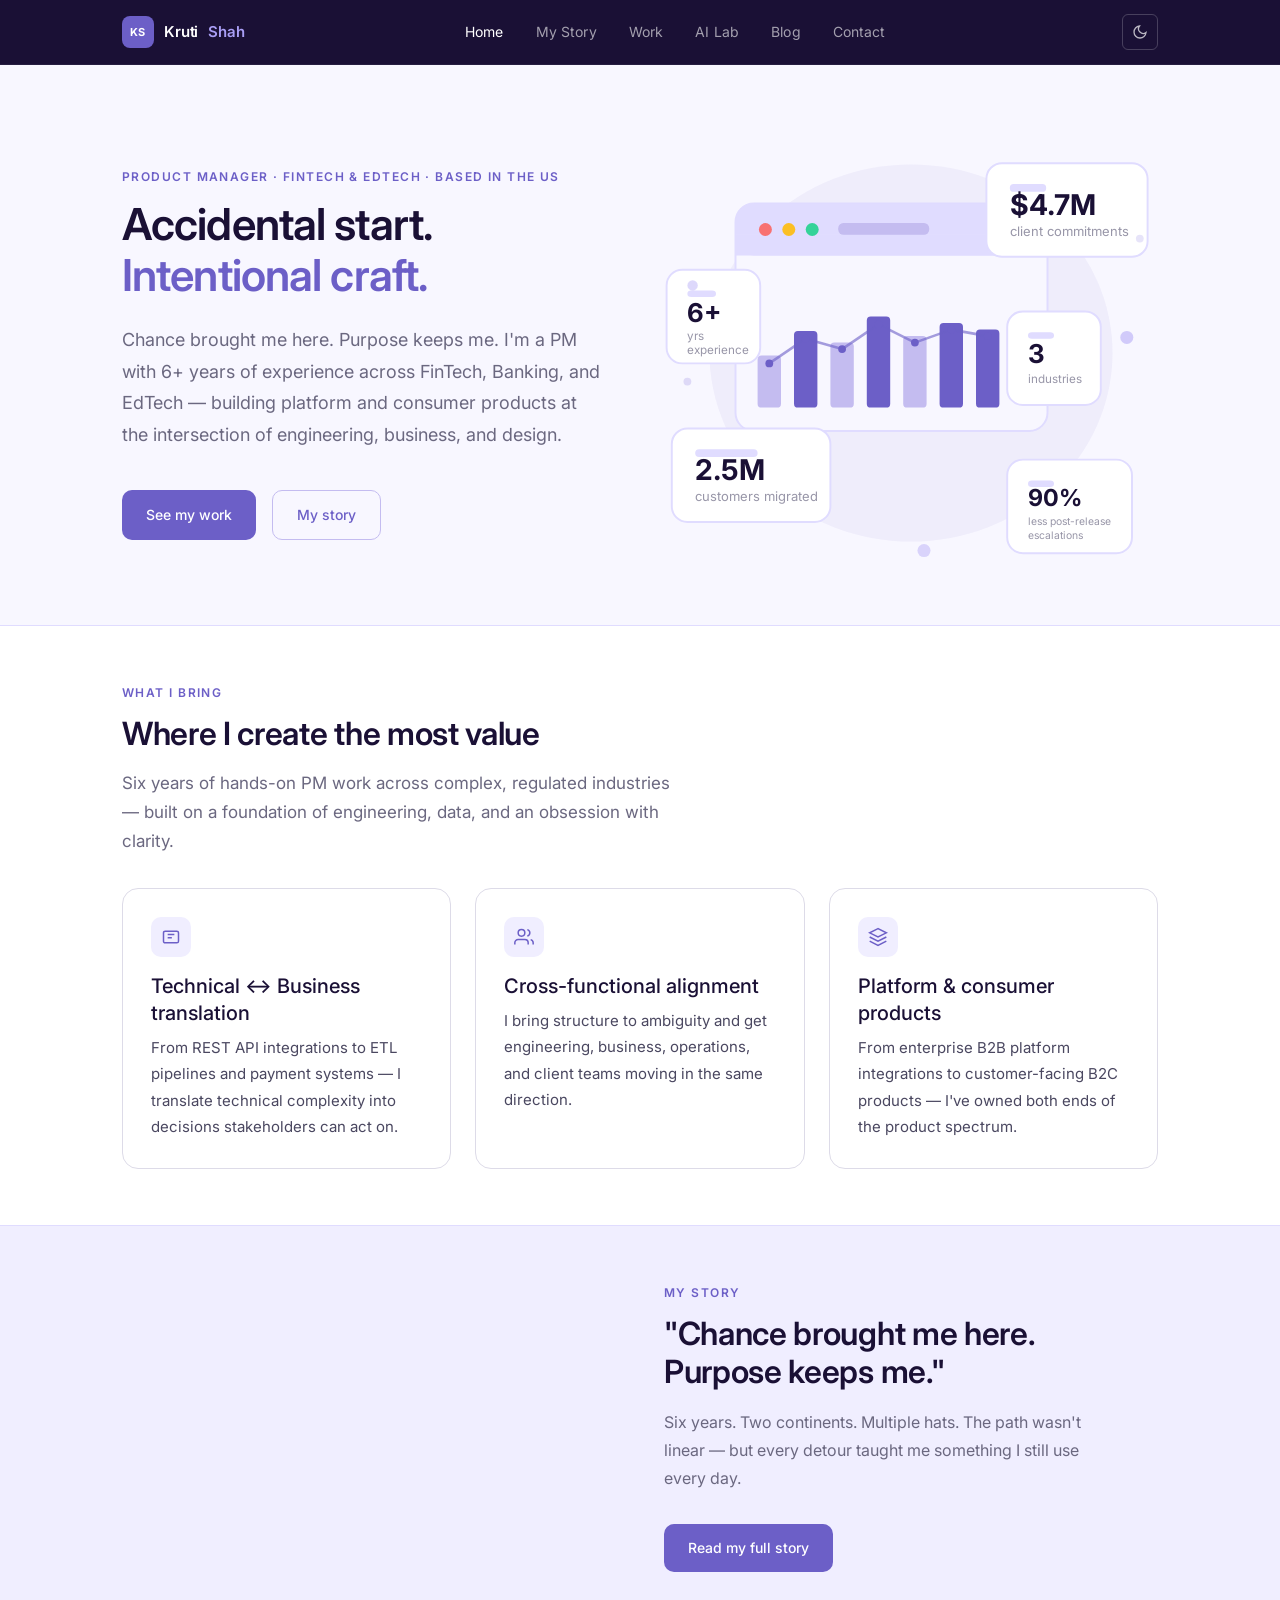
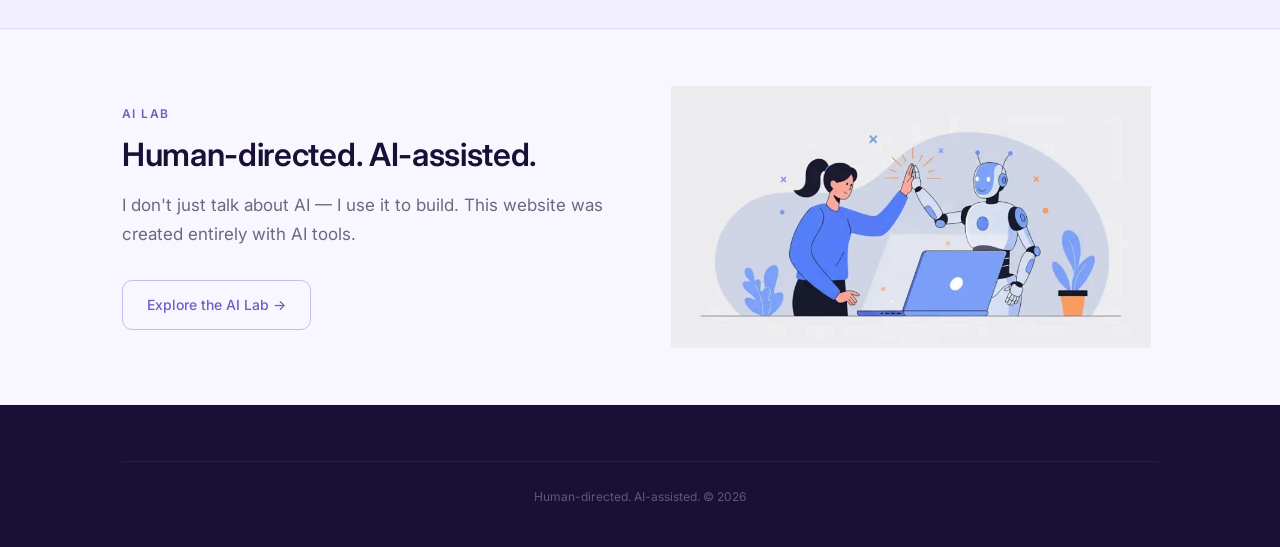
==== commit eb404c6e: "Update SVG stat cards layout, hero body text, and minor copy fixes Co-Authored-By: Claude Sonnet 4.6" ====
--- a/index.html
+++ b/index.html
@@ -44,7 +44,7 @@
             <span style="color: var(--purple-600);">Intentional craft.</span>
           </h1>
           <p style="font-size: 1.125rem; color: var(--gray-500); max-width: 480px; margin-bottom: 2.5rem; line-height: 1.75;">
-            Chance brought me here. Purpose keeps me. I'm a PM with 6+ years across Fintech and EdTech — bringing clarity, structure, and sharp communication to complex products.
+            Chance brought me here. Purpose keeps me. I'm a PM with 6+ years of experience across FinTech, Banking, and EdTech — building platform and consumer products at the intersection of engineering, business, and design.
           </p>
           <div style="display: flex; gap: 1rem; flex-wrap: wrap;">
             <a href="portfolio.html" class="btn btn-primary">See my work</a>
@@ -89,28 +89,46 @@
             <circle cx="221" cy="142" r="3" fill="#6c5fc7"/>
             <circle cx="249" cy="147" r="3" fill="#6c5fc7"/>
 
+            <!-- Floating stat card 0 — middle left -->
+            <g class="svg-float-4">
+              <rect x="2" y="96" width="72" height="72" rx="12" fill="#ffffff" stroke="#e0dcff" stroke-width="1.5"/>
+              <rect x="18" y="112" width="22" height="5" rx="3" fill="#e0dcff"/>
+              <text x="18" y="136" font-family="Inter,-apple-system,sans-serif" font-size="20" font-weight="700" fill="#1a1035">6+</text>
+              <text x="18" y="150" font-family="Inter,-apple-system,sans-serif" font-size="9" fill="#9896a8">yrs</text>
+              <text x="18" y="161" font-family="Inter,-apple-system,sans-serif" font-size="9" fill="#9896a8">experience</text>
+            </g>
+
             <!-- Floating stat card 1 — top right -->
             <g class="svg-float-1">
-              <rect x="268" y="14" width="104" height="72" rx="12" fill="#ffffff" stroke="#e0dcff" stroke-width="1.5"/>
-              <rect x="286" y="30" width="28" height="6" rx="3" fill="#e0dcff"/>
-              <text x="286" y="54" font-family="Inter,-apple-system,sans-serif" font-size="22" font-weight="700" fill="#1a1035">6+</text>
-              <text x="286" y="70" font-family="Inter,-apple-system,sans-serif" font-size="10" fill="#9896a8">yrs experience</text>
+              <rect x="248" y="14" width="124" height="72" rx="12" fill="#ffffff" stroke="#e0dcff" stroke-width="1.5"/>
+              <rect x="266" y="30" width="28" height="6" rx="3" fill="#e0dcff"/>
+              <text x="266" y="54" font-family="Inter,-apple-system,sans-serif" font-size="22" font-weight="700" fill="#1a1035">$4.7M</text>
+              <text x="266" y="70" font-family="Inter,-apple-system,sans-serif" font-size="10" fill="#9896a8">client commitments</text>
             </g>
 
             <!-- Floating stat card 2 — bottom left -->
             <g class="svg-float-2">
               <rect x="6" y="218" width="122" height="72" rx="12" fill="#ffffff" stroke="#e0dcff" stroke-width="1.5"/>
               <rect x="24" y="234" width="48" height="6" rx="3" fill="#e0dcff"/>
-              <text x="24" y="258" font-family="Inter,-apple-system,sans-serif" font-size="22" font-weight="700" fill="#1a1035">500+</text>
-              <text x="24" y="274" font-family="Inter,-apple-system,sans-serif" font-size="10" fill="#9896a8">user stories</text>
+              <text x="24" y="258" font-family="Inter,-apple-system,sans-serif" font-size="22" font-weight="700" fill="#1a1035">2.5M</text>
+              <text x="24" y="274" font-family="Inter,-apple-system,sans-serif" font-size="10" fill="#9896a8">customers migrated</text>
             </g>
 
             <!-- Floating stat card 3 — bottom right -->
             <g class="svg-float-3">
-              <rect x="268" y="238" width="104" height="72" rx="12" fill="#ffffff" stroke="#e0dcff" stroke-width="1.5"/>
-              <rect x="286" y="254" width="22" height="6" rx="3" fill="#e0dcff"/>
-              <text x="286" y="278" font-family="Inter,-apple-system,sans-serif" font-size="22" font-weight="700" fill="#1a1035">3</text>
-              <text x="286" y="294" font-family="Inter,-apple-system,sans-serif" font-size="10" fill="#9896a8">industries</text>
+              <rect x="264" y="242" width="96" height="72" rx="12" fill="#ffffff" stroke="#e0dcff" stroke-width="1.5"/>
+              <rect x="280" y="258" width="20" height="5" rx="3" fill="#e0dcff"/>
+              <text x="280" y="278" font-family="Inter,-apple-system,sans-serif" font-size="18" font-weight="700" fill="#1a1035">90%</text>
+              <text x="280" y="292" font-family="Inter,-apple-system,sans-serif" font-size="8" fill="#9896a8">less post-release</text>
+              <text x="280" y="303" font-family="Inter,-apple-system,sans-serif" font-size="8" fill="#9896a8">escalations</text>
+            </g>
+
+            <!-- Floating stat card 5 — middle right -->
+            <g class="svg-float-5">
+              <rect x="264" y="128" width="72" height="72" rx="12" fill="#ffffff" stroke="#e0dcff" stroke-width="1.5"/>
+              <rect x="280" y="144" width="20" height="5" rx="3" fill="#e0dcff"/>
+              <text x="280" y="168" font-family="Inter,-apple-system,sans-serif" font-size="20" font-weight="700" fill="#1a1035">3</text>
+              <text x="280" y="183" font-family="Inter,-apple-system,sans-serif" font-size="9" fill="#9896a8">industries</text>
             </g>
 
             <!-- Decorative dots -->
@@ -161,25 +179,6 @@
     </div>
   </section>
 
-  <!-- Stats -->
-  <section style="background:var(--purple-900); padding: 4rem 0;">
-    <div class="container">
-      <div class="grid-3" style="text-align:center;">
-        <div>
-          <p style="font-size:2.5rem;font-weight:600;color:#ffffff;margin-bottom:0.25rem;">6+</p>
-          <p style="font-size:0.875rem;color:var(--purple-400);letter-spacing:0.05em;">Years of experience</p>
-        </div>
-        <div>
-          <p style="font-size:2.5rem;font-weight:600;color:#ffffff;margin-bottom:0.25rem;">3</p>
-          <p style="font-size:0.875rem;color:var(--purple-400);letter-spacing:0.05em;">Industries — Fintech, EdTech & EDA</p>
-        </div>
-        <div>
-          <p style="font-size:2.5rem;font-weight:600;color:#ffffff;margin-bottom:0.25rem;">3</p>
-          <p style="font-size:0.875rem;color:var(--purple-400);letter-spacing:0.05em;">Roles — Analyst · PO · PM</p>
-        </div>
-      </div>
-    </div>
-  </section>
 
 
   <!-- Tagline CTA -->
--- a/style.css
+++ b/style.css
@@ -345,6 +345,8 @@
 .svg-float-1 { animation: svgFloat 5s ease-in-out infinite; }
 .svg-float-2 { animation: svgFloat 5s ease-in-out infinite 1.2s; }
 .svg-float-3 { animation: svgFloat 5s ease-in-out infinite 2.4s; }
+.svg-float-4 { animation: svgFloat 5s ease-in-out infinite 0.6s; }
+.svg-float-5 { animation: svgFloat 5s ease-in-out infinite 1.8s; }
 
 @media (max-width: 768px) {
   .hero-grid { grid-template-columns: 1fr; }
